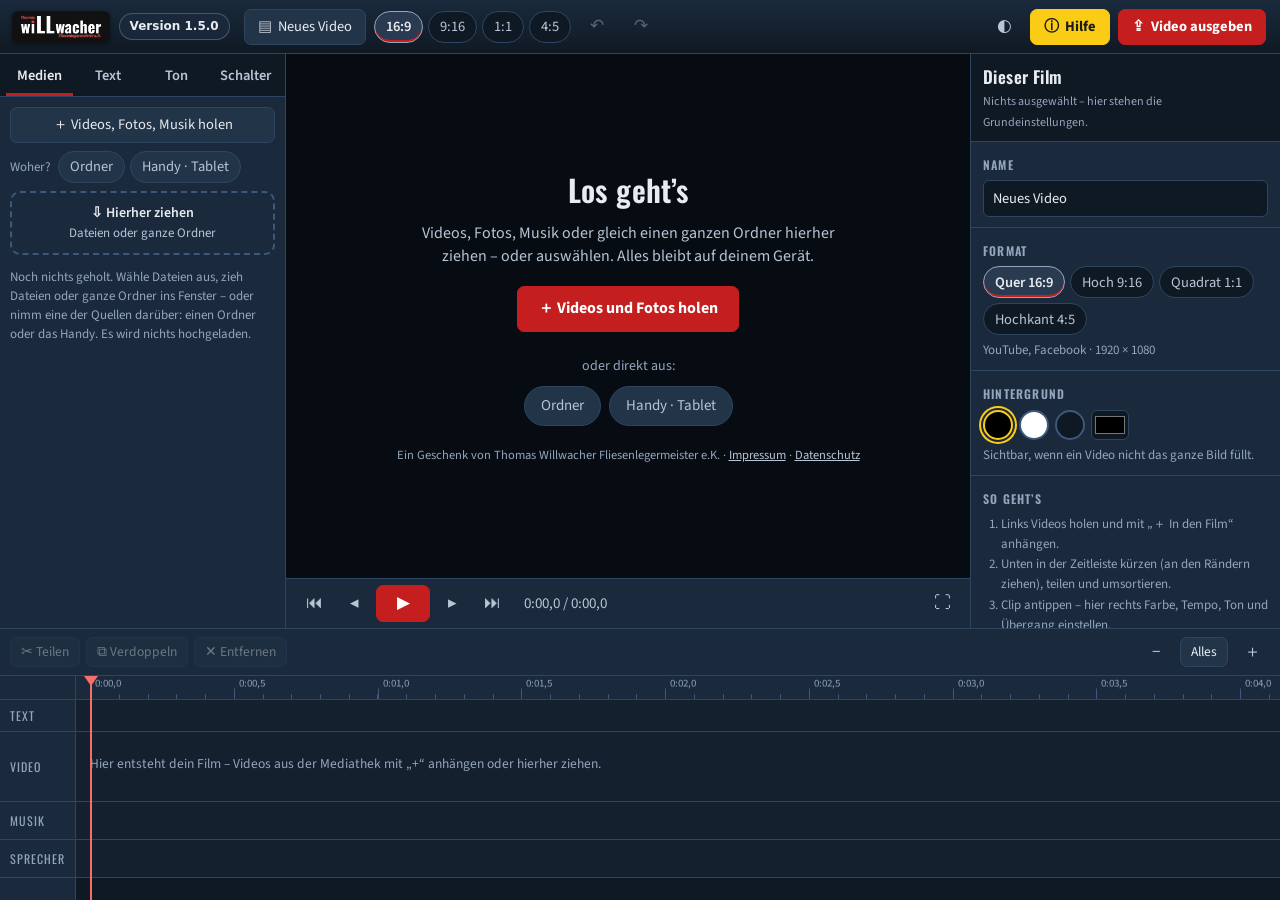
==== index.html @ 9c4f0517 "TW Schnittraum 1.5.0 – kostenlose Fassung (erste Veröffentlichung) Automatisch erzeugt aus der Werks" ====
<!doctype html>
<html lang="de">
<head>
<meta charset="utf-8">
<meta name="tw-version" content="1.5.0">
<meta name="viewport" content="width=device-width, initial-scale=1, viewport-fit=cover">
<title>TW Schnittraum</title>
<meta name="description" content="TW Schnittraum – Handyvideos schneiden, vertonen, beschriften und für YouTube, Instagram und Facebook ausgeben. Alles bleibt auf dem Gerät.">
<meta name="theme-color" content="#0f1923">
<meta name="robots" content="noindex">
<script type="importmap">{ "imports": { "mediabunny": "./lib/mediabunny.min.mjs" } }</script>
<link rel="manifest" href="manifest.json">
<link rel="icon" type="image/png" href="img/icon-192.png">
<link rel="apple-touch-icon" href="img/icon-180.png">
<link rel="stylesheet" href="schriften/schriften.css">
<link rel="stylesheet" href="css/sr.css?v=1.5.0">
<script>(function(){try{var t=localStorage.getItem("twsr.thema");if(t)document.documentElement.dataset.thema=t;}catch(e){}})();</script>
<script src="frei-config.js?v=1.5.0"></script>
<script defer src="lib/tw-version.js?v=1.5.0"></script>
</head>
<body>
<header id="kopf">
  <div class="marke-block">
    <span class="logo-schild" title="Thomas Willwacher Fliesenlegermeister e.K."><img src="img/tw-logo-original.png" alt="Thomas Willwacher Fliesenlegermeister e.K." width="720" height="212"></span>
    <span class="app-name">Schnitt<b>raum</b></span>
    <span class="sr-version" data-tw-version></span>
  </div>
  <span class="umbruch" aria-hidden="true"></span>
  <button class="btn" id="kProjekt" title="Projekte: öffnen, neu anlegen, umbenennen"><span class="sym">▤</span> <span id="kProjektName">Neues Video</span></button>
  <div id="kFormat" role="group" aria-label="Bildformat"></div>
  <button class="ib" id="kZurueck" title="Rückgängig (Strg+Z)" aria-label="Rückgängig">↶</button>
  <button class="ib" id="kVor" title="Wiederholen (Strg+Y)" aria-label="Wiederholen">↷</button>
  <span class="platz"></span>
  <span class="gespeichert" id="kGespeichert" aria-live="polite"></span>
  <button class="ib" id="kThema" title="Helles / dunkles Aussehen" aria-label="Helles oder dunkles Aussehen">◐</button>
  <button class="btn gelb" id="kHilfe" title="Hilfe und Anleitung (F1)" aria-label="Hilfe">ⓘ<span class="lang"> Hilfe</span></button>
  <button class="btn primaer" id="kAusgabe" title="Fertiges Video als Datei speichern">⇪ <span class="lang">Video ausgeben</span><span class="kurz">Ausgeben</span></button>
</header>

<div id="haupt">
  <aside id="links">
    <nav class="reiter" id="lReiter">
      <button data-r="medien" class="an">Medien</button>
      <button data-r="text">Text</button>
      <button data-r="ton">Ton</button>
      <button data-r="schalter">Schalter</button>
      <button data-r="eig" class="nur-schmal">Einstellen</button>
    </nav>
    <div class="feld" id="lFeld"></div>
  </aside>

  <main id="buehne">
    <div class="b-platz" id="bPlatz">
      <canvas id="bild" width="960" height="540" aria-label="Vorschau des Videos"></canvas>
      <div class="b-start" id="bStart">
        <h2>Los geht’s</h2>
        <p>Videos, Fotos, Musik oder gleich einen ganzen Ordner hierher ziehen – oder auswählen. Alles bleibt auf deinem Gerät.</p>
        <button class="btn primaer gross" id="bHolen">＋ Videos und Fotos holen</button>
        <p class="recht nur-frei">Ein Geschenk von Thomas Willwacher Fliesenlegermeister e.K. · <a href="https://www.thomas-willwacher.de/impressum.html" target="_blank" rel="noopener">Impressum</a> · <a href="https://www.thomas-willwacher.de/datenschutz.html" target="_blank" rel="noopener">Datenschutz</a></p>
      </div>
      <div class="b-hinweis" id="bHinweis" hidden></div>
    </div>
    <div class="b-leiste">
      <button class="ib" id="tAnfang" title="Zum Anfang (Pos1)" aria-label="Zum Anfang">⏮</button>
      <button class="ib" id="tBildZ" title="Ein Bild zurück (Pfeil links)" aria-label="Ein Bild zurück">◂</button>
      <button class="btn spiel" id="tSpiel" title="Abspielen / Anhalten (Leertaste)" aria-label="Abspielen oder Anhalten">▶</button>
      <button class="ib" id="tBildV" title="Ein Bild vor (Pfeil rechts)" aria-label="Ein Bild vor">▸</button>
      <button class="ib" id="tEnde" title="Zum Ende (Ende)" aria-label="Zum Ende">⏭</button>
      <span class="zeit" id="tZeit">0:00,0 / 0:00,0</span>
      <span class="platz"></span>
      <button class="ib" id="tVoll" title="Vorschau groß zeigen" aria-label="Vorschau groß zeigen">⛶</button>
    </div>
  </main>

  <aside id="eig"></aside>

  <section id="unten">
    <div class="zl-leiste">
      <button class="btn klein" id="zTeilen" title="Am Abspielzeiger teilen (S)">✂ Teilen</button>
      <button class="btn klein" id="zDoppeln" title="Gewähltes verdoppeln (Strg+D)">⧉ Verdoppeln</button>
      <button class="btn klein" id="zWeg" title="Gewähltes aus dem Film nehmen (Entf)">✕ Entfernen</button>
      <span class="platz"></span>
      <span class="hinweis" id="zInfo"></span>
      <button class="ib" id="zKleiner" title="Zeitleiste verkleinern (−)" aria-label="Zeitleiste verkleinern">−</button>
      <button class="btn klein" id="zAlles" title="Ganzen Film zeigen">Alles</button>
      <button class="ib" id="zGroesser" title="Zeitleiste vergrößern (+)" aria-label="Zeitleiste vergrößern">＋</button>
    </div>
    <div id="zl"></div>
  </section>
</div>

<div id="dropZone"><div><b>Hier loslassen</b><small>Videos, Fotos, Musik – einzelne Dateien oder ganze Ordner</small><small>Die Dateien bleiben auf deinem Gerät – es wird nichts hochgeladen.</small></div></div>
<div id="meldungen" aria-live="polite"></div>
<div id="dialoge"></div>
<script type="module" src="js/app.js?v=1.5.0"></script>
</body>
</html>
---- schriften/schriften.css ----
/* Schriften lokal (statt Google Fonts) – SIL Open Font License 1.1, Quelle: npm @fontsource (Lizenztexte in diesem Ordner) */
@font-face{font-family:'Oswald';font-style:normal;font-display:swap;font-weight:400;src:url(oswald-latin-ext-400-normal.woff2) format('woff2');unicode-range:U+0100-02BA,U+02BD-02C5,U+02C7-02CC,U+02CE-02D7,U+02DD-02FF,U+0304,U+0308,U+0329,U+1D00-1DBF,U+1E00-1E9F,U+1EF2-1EFF,U+2020,U+20A0-20AB,U+20AD-20C0,U+2113,U+2C60-2C7F,U+A720-A7FF}
@font-face{font-family:'Oswald';font-style:normal;font-display:swap;font-weight:500;src:url(oswald-latin-ext-500-normal.woff2) format('woff2');unicode-range:U+0100-02BA,U+02BD-02C5,U+02C7-02CC,U+02CE-02D7,U+02DD-02FF,U+0304,U+0308,U+0329,U+1D00-1DBF,U+1E00-1E9F,U+1EF2-1EFF,U+2020,U+20A0-20AB,U+20AD-20C0,U+2113,U+2C60-2C7F,U+A720-A7FF}
@font-face{font-family:'Oswald';font-style:normal;font-display:swap;font-weight:600;src:url(oswald-latin-ext-600-normal.woff2) format('woff2');unicode-range:U+0100-02BA,U+02BD-02C5,U+02C7-02CC,U+02CE-02D7,U+02DD-02FF,U+0304,U+0308,U+0329,U+1D00-1DBF,U+1E00-1E9F,U+1EF2-1EFF,U+2020,U+20A0-20AB,U+20AD-20C0,U+2113,U+2C60-2C7F,U+A720-A7FF}
@font-face{font-family:'Oswald';font-style:normal;font-display:swap;font-weight:700;src:url(oswald-latin-ext-700-normal.woff2) format('woff2');unicode-range:U+0100-02BA,U+02BD-02C5,U+02C7-02CC,U+02CE-02D7,U+02DD-02FF,U+0304,U+0308,U+0329,U+1D00-1DBF,U+1E00-1E9F,U+1EF2-1EFF,U+2020,U+20A0-20AB,U+20AD-20C0,U+2113,U+2C60-2C7F,U+A720-A7FF}
@font-face{font-family:'Oswald';font-style:normal;font-display:swap;font-weight:400;src:url(oswald-latin-400-normal.woff2) format('woff2');unicode-range:U+0000-00FF,U+0131,U+0152-0153,U+02BB-02BC,U+02C6,U+02DA,U+02DC,U+0304,U+0308,U+0329,U+2000-206F,U+20AC,U+2122,U+2191,U+2193,U+2212,U+2215,U+FEFF,U+FFFD}
@font-face{font-family:'Oswald';font-style:normal;font-display:swap;font-weight:500;src:url(oswald-latin-500-normal.woff2) format('woff2');unicode-range:U+0000-00FF,U+0131,U+0152-0153,U+02BB-02BC,U+02C6,U+02DA,U+02DC,U+0304,U+0308,U+0329,U+2000-206F,U+20AC,U+2122,U+2191,U+2193,U+2212,U+2215,U+FEFF,U+FFFD}
@font-face{font-family:'Oswald';font-style:normal;font-display:swap;font-weight:600;src:url(oswald-latin-600-normal.woff2) format('woff2');unicode-range:U+0000-00FF,U+0131,U+0152-0153,U+02BB-02BC,U+02C6,U+02DA,U+02DC,U+0304,U+0308,U+0329,U+2000-206F,U+20AC,U+2122,U+2191,U+2193,U+2212,U+2215,U+FEFF,U+FFFD}
@font-face{font-family:'Oswald';font-style:normal;font-display:swap;font-weight:700;src:url(oswald-latin-700-normal.woff2) format('woff2');unicode-range:U+0000-00FF,U+0131,U+0152-0153,U+02BB-02BC,U+02C6,U+02DA,U+02DC,U+0304,U+0308,U+0329,U+2000-206F,U+20AC,U+2122,U+2191,U+2193,U+2212,U+2215,U+FEFF,U+FFFD}
@font-face{font-family:'Source Sans 3';font-style:normal;font-display:swap;font-weight:400;src:url(source-sans-3-latin-ext-400-normal.woff2) format('woff2');unicode-range:U+0100-02BA,U+02BD-02C5,U+02C7-02CC,U+02CE-02D7,U+02DD-02FF,U+0304,U+0308,U+0329,U+1D00-1DBF,U+1E00-1E9F,U+1EF2-1EFF,U+2020,U+20A0-20AB,U+20AD-20C4,U+2113,U+2C60-2C7F,U+A720-A7FF}
@font-face{font-family:'Source Sans 3';font-style:normal;font-display:swap;font-weight:600;src:url(source-sans-3-latin-ext-600-normal.woff2) format('woff2');unicode-range:U+0100-02BA,U+02BD-02C5,U+02C7-02CC,U+02CE-02D7,U+02DD-02FF,U+0304,U+0308,U+0329,U+1D00-1DBF,U+1E00-1E9F,U+1EF2-1EFF,U+2020,U+20A0-20AB,U+20AD-20C4,U+2113,U+2C60-2C7F,U+A720-A7FF}
@font-face{font-family:'Source Sans 3';font-style:normal;font-display:swap;font-weight:700;src:url(source-sans-3-latin-ext-700-normal.woff2) format('woff2');unicode-range:U+0100-02BA,U+02BD-02C5,U+02C7-02CC,U+02CE-02D7,U+02DD-02FF,U+0304,U+0308,U+0329,U+1D00-1DBF,U+1E00-1E9F,U+1EF2-1EFF,U+2020,U+20A0-20AB,U+20AD-20C4,U+2113,U+2C60-2C7F,U+A720-A7FF}
@font-face{font-family:'Source Sans 3';font-style:italic;font-display:swap;font-weight:400;src:url(source-sans-3-latin-ext-400-italic.woff2) format('woff2');unicode-range:U+0100-02BA,U+02BD-02C5,U+02C7-02CC,U+02CE-02D7,U+02DD-02FF,U+0304,U+0308,U+0329,U+1D00-1DBF,U+1E00-1E9F,U+1EF2-1EFF,U+2020,U+20A0-20AB,U+20AD-20C4,U+2113,U+2C60-2C7F,U+A720-A7FF}
@font-face{font-family:'Source Sans 3';font-style:italic;font-display:swap;font-weight:600;src:url(source-sans-3-latin-ext-600-italic.woff2) format('woff2');unicode-range:U+0100-02BA,U+02BD-02C5,U+02C7-02CC,U+02CE-02D7,U+02DD-02FF,U+0304,U+0308,U+0329,U+1D00-1DBF,U+1E00-1E9F,U+1EF2-1EFF,U+2020,U+20A0-20AB,U+20AD-20C4,U+2113,U+2C60-2C7F,U+A720-A7FF}
@font-face{font-family:'Source Sans 3';font-style:italic;font-display:swap;font-weight:700;src:url(source-sans-3-latin-ext-700-italic.woff2) format('woff2');unicode-range:U+0100-02BA,U+02BD-02C5,U+02C7-02CC,U+02CE-02D7,U+02DD-02FF,U+0304,U+0308,U+0329,U+1D00-1DBF,U+1E00-1E9F,U+1EF2-1EFF,U+2020,U+20A0-20AB,U+20AD-20C4,U+2113,U+2C60-2C7F,U+A720-A7FF}
@font-face{font-family:'Source Sans 3';font-style:normal;font-display:swap;font-weight:400;src:url(source-sans-3-latin-400-normal.woff2) format('woff2');unicode-range:U+0000-00FF,U+0131,U+0152-0153,U+02BB-02BC,U+02C6,U+02DA,U+02DC,U+0304,U+0308,U+0329,U+2000-206F,U+20AC,U+2122,U+2191,U+2193,U+2212,U+2215,U+FEFF,U+FFFD}
@font-face{font-family:'Source Sans 3';font-style:normal;font-display:swap;font-weight:600;src:url(source-sans-3-latin-600-normal.woff2) format('woff2');unicode-range:U+0000-00FF,U+0131,U+0152-0153,U+02BB-02BC,U+02C6,U+02DA,U+02DC,U+0304,U+0308,U+0329,U+2000-206F,U+20AC,U+2122,U+2191,U+2193,U+2212,U+2215,U+FEFF,U+FFFD}
@font-face{font-family:'Source Sans 3';font-style:normal;font-display:swap;font-weight:700;src:url(source-sans-3-latin-700-normal.woff2) format('woff2');unicode-range:U+0000-00FF,U+0131,U+0152-0153,U+02BB-02BC,U+02C6,U+02DA,U+02DC,U+0304,U+0308,U+0329,U+2000-206F,U+20AC,U+2122,U+2191,U+2193,U+2212,U+2215,U+FEFF,U+FFFD}
@font-face{font-family:'Source Sans 3';font-style:italic;font-display:swap;font-weight:400;src:url(source-sans-3-latin-400-italic.woff2) format('woff2');unicode-range:U+0000-00FF,U+0131,U+0152-0153,U+02BB-02BC,U+02C6,U+02DA,U+02DC,U+0304,U+0308,U+0329,U+2000-206F,U+20AC,U+2122,U+2191,U+2193,U+2212,U+2215,U+FEFF,U+FFFD}
@font-face{font-family:'Source Sans 3';font-style:italic;font-display:swap;font-weight:600;src:url(source-sans-3-latin-600-italic.woff2) format('woff2');unicode-range:U+0000-00FF,U+0131,U+0152-0153,U+02BB-02BC,U+02C6,U+02DA,U+02DC,U+0304,U+0308,U+0329,U+2000-206F,U+20AC,U+2122,U+2191,U+2193,U+2212,U+2215,U+FEFF,U+FFFD}
@font-face{font-family:'Source Sans 3';font-style:italic;font-display:swap;font-weight:700;src:url(source-sans-3-latin-700-italic.woff2) format('woff2');unicode-range:U+0000-00FF,U+0131,U+0152-0153,U+02BB-02BC,U+02C6,U+02DA,U+02DC,U+0304,U+0308,U+0329,U+2000-206F,U+20AC,U+2122,U+2191,U+2193,U+2212,U+2215,U+FEFF,U+FFFD}
@font-face{font-family:'Montserrat';font-style:normal;font-display:swap;font-weight:400;src:url(montserrat-latin-ext-400-normal.woff2) format('woff2');unicode-range:U+0100-02BA,U+02BD-02C5,U+02C7-02CC,U+02CE-02D7,U+02DD-02FF,U+0304,U+0308,U+0329,U+1D00-1DBF,U+1E00-1E9F,U+1EF2-1EFF,U+2020,U+20A0-20AB,U+20AD-20C0,U+2113,U+2C60-2C7F,U+A720-A7FF}
@font-face{font-family:'Montserrat';font-style:normal;font-display:swap;font-weight:700;src:url(montserrat-latin-ext-700-normal.woff2) format('woff2');unicode-range:U+0100-02BA,U+02BD-02C5,U+02C7-02CC,U+02CE-02D7,U+02DD-02FF,U+0304,U+0308,U+0329,U+1D00-1DBF,U+1E00-1E9F,U+1EF2-1EFF,U+2020,U+20A0-20AB,U+20AD-20C0,U+2113,U+2C60-2C7F,U+A720-A7FF}
@font-face{font-family:'Montserrat';font-style:italic;font-display:swap;font-weight:400;src:url(montserrat-latin-ext-400-italic.woff2) format('woff2');unicode-range:U+0100-02BA,U+02BD-02C5,U+02C7-02CC,U+02CE-02D7,U+02DD-02FF,U+0304,U+0308,U+0329,U+1D00-1DBF,U+1E00-1E9F,U+1EF2-1EFF,U+2020,U+20A0-20AB,U+20AD-20C0,U+2113,U+2C60-2C7F,U+A720-A7FF}
@font-face{font-family:'Montserrat';font-style:italic;font-display:swap;font-weight:700;src:url(montserrat-latin-ext-700-italic.woff2) format('woff2');unicode-range:U+0100-02BA,U+02BD-02C5,U+02C7-02CC,U+02CE-02D7,U+02DD-02FF,U+0304,U+0308,U+0329,U+1D00-1DBF,U+1E00-1E9F,U+1EF2-1EFF,U+2020,U+20A0-20AB,U+20AD-20C0,U+2113,U+2C60-2C7F,U+A720-A7FF}
@font-face{font-family:'Montserrat';font-style:normal;font-display:swap;font-weight:400;src:url(montserrat-latin-400-normal.woff2) format('woff2');unicode-range:U+0000-00FF,U+0131,U+0152-0153,U+02BB-02BC,U+02C6,U+02DA,U+02DC,U+0304,U+0308,U+0329,U+2000-206F,U+20AC,U+2122,U+2191,U+2193,U+2212,U+2215,U+FEFF,U+FFFD}
@font-face{font-family:'Montserrat';font-style:normal;font-display:swap;font-weight:700;src:url(montserrat-latin-700-normal.woff2) format('woff2');unicode-range:U+0000-00FF,U+0131,U+0152-0153,U+02BB-02BC,U+02C6,U+02DA,U+02DC,U+0304,U+0308,U+0329,U+2000-206F,U+20AC,U+2122,U+2191,U+2193,U+2212,U+2215,U+FEFF,U+FFFD}
@font-face{font-family:'Montserrat';font-style:italic;font-display:swap;font-weight:400;src:url(montserrat-latin-400-italic.woff2) format('woff2');unicode-range:U+0000-00FF,U+0131,U+0152-0153,U+02BB-02BC,U+02C6,U+02DA,U+02DC,U+0304,U+0308,U+0329,U+2000-206F,U+20AC,U+2122,U+2191,U+2193,U+2212,U+2215,U+FEFF,U+FFFD}
@font-face{font-family:'Montserrat';font-style:italic;font-display:swap;font-weight:700;src:url(montserrat-latin-700-italic.woff2) format('woff2');unicode-range:U+0000-00FF,U+0131,U+0152-0153,U+02BB-02BC,U+02C6,U+02DA,U+02DC,U+0304,U+0308,U+0329,U+2000-206F,U+20AC,U+2122,U+2191,U+2193,U+2212,U+2215,U+FEFF,U+FFFD}
@font-face{font-family:'Playfair Display';font-style:normal;font-display:swap;font-weight:400;src:url(playfair-display-latin-ext-400-normal.woff2) format('woff2');unicode-range:U+0100-02BA,U+02BD-02C5,U+02C7-02CC,U+02CE-02D7,U+02DD-02FF,U+0304,U+0308,U+0329,U+1D00-1DBF,U+1E00-1E9F,U+1EF2-1EFF,U+2020,U+20A0-20AB,U+20AD-20C0,U+2113,U+2C60-2C7F,U+A720-A7FF}
@font-face{font-family:'Playfair Display';font-style:normal;font-display:swap;font-weight:700;src:url(playfair-display-latin-ext-700-normal.woff2) format('woff2');unicode-range:U+0100-02BA,U+02BD-02C5,U+02C7-02CC,U+02CE-02D7,U+02DD-02FF,U+0304,U+0308,U+0329,U+1D00-1DBF,U+1E00-1E9F,U+1EF2-1EFF,U+2020,U+20A0-20AB,U+20AD-20C0,U+2113,U+2C60-2C7F,U+A720-A7FF}
@font-face{font-family:'Playfair Display';font-style:italic;font-display:swap;font-weight:400;src:url(playfair-display-latin-ext-400-italic.woff2) format('woff2');unicode-range:U+0100-02BA,U+02BD-02C5,U+02C7-02CC,U+02CE-02D7,U+02DD-02FF,U+0304,U+0308,U+0329,U+1D00-1DBF,U+1E00-1E9F,U+1EF2-1EFF,U+2020,U+20A0-20AB,U+20AD-20C0,U+2113,U+2C60-2C7F,U+A720-A7FF}
@font-face{font-family:'Playfair Display';font-style:italic;font-display:swap;font-weight:700;src:url(playfair-display-latin-ext-700-italic.woff2) format('woff2');unicode-range:U+0100-02BA,U+02BD-02C5,U+02C7-02CC,U+02CE-02D7,U+02DD-02FF,U+0304,U+0308,U+0329,U+1D00-1DBF,U+1E00-1E9F,U+1EF2-1EFF,U+2020,U+20A0-20AB,U+20AD-20C0,U+2113,U+2C60-2C7F,U+A720-A7FF}
@font-face{font-family:'Playfair Display';font-style:normal;font-display:swap;font-weight:400;src:url(playfair-display-latin-400-normal.woff2) format('woff2');unicode-range:U+0000-00FF,U+0131,U+0152-0153,U+02BB-02BC,U+02C6,U+02DA,U+02DC,U+0304,U+0308,U+0329,U+2000-206F,U+20AC,U+2122,U+2191,U+2193,U+2212,U+2215,U+FEFF,U+FFFD}
@font-face{font-family:'Playfair Display';font-style:normal;font-display:swap;font-weight:700;src:url(playfair-display-latin-700-normal.woff2) format('woff2');unicode-range:U+0000-00FF,U+0131,U+0152-0153,U+02BB-02BC,U+02C6,U+02DA,U+02DC,U+0304,U+0308,U+0329,U+2000-206F,U+20AC,U+2122,U+2191,U+2193,U+2212,U+2215,U+FEFF,U+FFFD}
@font-face{font-family:'Playfair Display';font-style:italic;font-display:swap;font-weight:400;src:url(playfair-display-latin-400-italic.woff2) format('woff2');unicode-range:U+0000-00FF,U+0131,U+0152-0153,U+02BB-02BC,U+02C6,U+02DA,U+02DC,U+0304,U+0308,U+0329,U+2000-206F,U+20AC,U+2122,U+2191,U+2193,U+2212,U+2215,U+FEFF,U+FFFD}
@font-face{font-family:'Playfair Display';font-style:italic;font-display:swap;font-weight:700;src:url(playfair-display-latin-700-italic.woff2) format('woff2');unicode-range:U+0000-00FF,U+0131,U+0152-0153,U+02BB-02BC,U+02C6,U+02DA,U+02DC,U+0304,U+0308,U+0329,U+2000-206F,U+20AC,U+2122,U+2191,U+2193,U+2212,U+2215,U+FEFF,U+FFFD}
@font-face{font-family:'Bebas Neue';font-style:normal;font-display:swap;font-weight:400;src:url(bebas-neue-latin-ext-400-normal.woff2) format('woff2');unicode-range:U+0100-02BA,U+02BD-02C5,U+02C7-02CC,U+02CE-02D7,U+02DD-02FF,U+0304,U+0308,U+0329,U+1D00-1DBF,U+1E00-1E9F,U+1EF2-1EFF,U+2020,U+20A0-20AB,U+20AD-20C0,U+2113,U+2C60-2C7F,U+A720-A7FF}
@font-face{font-family:'Bebas Neue';font-style:normal;font-display:swap;font-weight:400;src:url(bebas-neue-latin-400-normal.woff2) format('woff2');unicode-range:U+0000-00FF,U+0131,U+0152-0153,U+02BB-02BC,U+02C6,U+02DA,U+02DC,U+0304,U+0308,U+0329,U+2000-206F,U+20AC,U+2122,U+2191,U+2193,U+2212,U+2215,U+FEFF,U+FFFD}
@font-face{font-family:'Dancing Script';font-style:normal;font-display:swap;font-weight:400;src:url(dancing-script-latin-ext-400-normal.woff2) format('woff2');unicode-range:U+0100-02BA,U+02BD-02C5,U+02C7-02CC,U+02CE-02D7,U+02DD-02FF,U+0304,U+0308,U+0329,U+1D00-1DBF,U+1E00-1E9F,U+1EF2-1EFF,U+2020,U+20A0-20AB,U+20AD-20C0,U+2113,U+2C60-2C7F,U+A720-A7FF}
@font-face{font-family:'Dancing Script';font-style:normal;font-display:swap;font-weight:700;src:url(dancing-script-latin-ext-700-normal.woff2) format('woff2');unicode-range:U+0100-02BA,U+02BD-02C5,U+02C7-02CC,U+02CE-02D7,U+02DD-02FF,U+0304,U+0308,U+0329,U+1D00-1DBF,U+1E00-1E9F,U+1EF2-1EFF,U+2020,U+20A0-20AB,U+20AD-20C0,U+2113,U+2C60-2C7F,U+A720-A7FF}
@font-face{font-family:'Dancing Script';font-style:normal;font-display:swap;font-weight:400;src:url(dancing-script-latin-400-normal.woff2) format('woff2');unicode-range:U+0000-00FF,U+0131,U+0152-0153,U+02BB-02BC,U+02C6,U+02DA,U+02DC,U+0304,U+0308,U+0329,U+2000-206F,U+20AC,U+2122,U+2191,U+2193,U+2212,U+2215,U+FEFF,U+FFFD}
@font-face{font-family:'Dancing Script';font-style:normal;font-display:swap;font-weight:700;src:url(dancing-script-latin-700-normal.woff2) format('woff2');unicode-range:U+0000-00FF,U+0131,U+0152-0153,U+02BB-02BC,U+02C6,U+02DA,U+02DC,U+0304,U+0308,U+0329,U+2000-206F,U+20AC,U+2122,U+2191,U+2193,U+2212,U+2215,U+FEFF,U+FFFD}
---- css/sr.css ----
/* TW Schnittraum – Gestaltung im TW-Design (Farben nur als zentrale Variablen, dunkel + hell) */
:root {
  --bg: #0f1923; --bg2: #1a2a3c; --bg3: #223448; --bg4: #2a3a50; --line: #2e4562; --line2: #3d5878;
  --tx: #e8ecf1; --tx2: #b7c5d6; --tx3: #94a5bd; --rot: #c41e1e; --rot2: #f76e6a; --gelb: #facc15; --gelb-tx: #1b1b1b;
  --gruen: #27ae60; --gruen2: #3dd68c; --blau: #4da6ff; --buehne: #070c12; --spur: #14202e;
  --clip: #2f4a69; --clip-rand: #4d74a3; --textstueck: #7a5a12; --textstueck-rand: #facc15; --musik: #1d5e45; --musik-rand: #3dd68c; --sprecher: #5a2a5f; --sprecher-rand: #d48be0;
  --schatten: 0 14px 40px rgba(0,0,0,.45);
  --r: 8px; --links: 310px; --rechts: 330px; --knopf: 36px;
  color-scheme: dark;
}
:root[data-thema="hell"] {
  --bg: #e9eef4; --bg2: #ffffff; --bg3: #f4f7fa; --bg4: #e2e9f1; --line: #ccd6e2; --line2: #a9b9cb;
  --tx: #14202b; --tx2: #3d4f61; --tx3: #4e6072; --rot2: #c41e1e; --gelb: #f2c200; --gruen2: #1a7f44; --blau: #1667c2; --buehne: #cfd8e3; --spur: #dfe6ee;
  --clip: #c9dcf2; --clip-rand: #5b8ac4; --textstueck: #fdecb0; --textstueck-rand: #b98a00; --musik: #c8ecd9; --musik-rand: #1e8c4c; --sprecher: #ecd3ef; --sprecher-rand: #8d3f99;
  --schatten: 0 14px 34px rgba(20,32,43,.18);
  color-scheme: light;
}
@media (pointer: coarse) { :root { --knopf: 44px; } }

* { box-sizing: border-box; -webkit-tap-highlight-color: transparent; }
[hidden] { display: none !important; }
html, body { margin: 0; height: 100%; background: var(--bg); color: var(--tx); font: 14.5px/1.45 "Source Sans 3", "Segoe UI", Arial, sans-serif; overflow: hidden; font-variant-numeric: tabular-nums; }
body { display: grid; grid-template-rows: auto minmax(0, 1fr); }
h1, h2, h3, h4 { font-family: "Oswald", sans-serif; font-weight: 600; letter-spacing: .4px; margin: 0; }
button, input, select, textarea { font: inherit; color: inherit; }
button { cursor: pointer; }
:focus-visible { outline: 2px solid var(--blau); outline-offset: 1px; }
::-webkit-scrollbar { width: 10px; height: 10px; } ::-webkit-scrollbar-thumb { background: var(--bg4); border-radius: 6px; border: 2px solid var(--bg); } ::-webkit-scrollbar-track { background: transparent; }

/* ───── Kopf ───── */
#kopf { min-height: 54px; display: flex; align-items: center; gap: 8px; padding: 7px 14px 7px 12px; background: linear-gradient(180deg, var(--bg2) 0%, var(--bg) 100%); border-bottom: 1px solid var(--line); flex-wrap: wrap; position: relative; z-index: 20; }
.marke-block { display: flex; align-items: center; gap: 9px; margin-right: 6px; }
.logo-schild { display: flex; align-items: center; background: #111111; border-radius: 6px; padding: 4px 8px; box-shadow: 0 1px 4px rgba(0,0,0,.35); }
.logo-schild img { height: 24px; width: auto; display: block; }
.app-name { font-family: "Oswald", sans-serif; font-size: 20px; letter-spacing: .5px; white-space: nowrap; } .app-name b { color: var(--rot2); font-weight: 600; }
.sr-version { font-size: 11px; }
.platz { flex: 1; }
.gespeichert { color: var(--tx3); font-size: 12.5px; white-space: nowrap; }
.sym { opacity: .8; }

/* ───── Knöpfe & Felder ───── */
.btn { min-height: var(--knopf); background: var(--bg3); border: 1px solid var(--line); border-radius: 7px; padding: 5px 13px; white-space: nowrap; touch-action: manipulation; display: inline-flex; align-items: center; justify-content: center; gap: 6px; }
.btn:hover { border-color: var(--line2); background: var(--bg4); }
.btn.primaer { background: var(--rot); border-color: var(--rot); color: #fff; font-weight: 700; } .btn.primaer:hover { filter: brightness(1.12); }
.btn.gelb { background: var(--gelb); border-color: var(--gelb); color: var(--gelb-tx); font-weight: 700; }
.btn.klein { min-height: calc(var(--knopf) - 6px); padding: 3px 10px; font-size: 13.5px; }
.btn.gross { padding: 10px 20px; font-size: 16px; min-height: 46px; }
.btn.voll { width: 100%; }
.btn.gefahr:hover { border-color: var(--rot2); color: var(--rot2); }
.btn[disabled], .ib[disabled] { opacity: .4; pointer-events: none; }
.ib { background: transparent; border: 1px solid transparent; color: var(--tx2); width: var(--knopf); height: var(--knopf); border-radius: 7px; display: inline-flex; align-items: center; justify-content: center; font-size: 17px; flex: none; }
.ib:hover { background: var(--bg4); color: var(--tx); }
.inp, textarea.inp { width: 100%; background: var(--bg); border: 1px solid var(--line); border-radius: 6px; padding: 7px 9px; outline: none; min-width: 0; }
.inp:focus { border-color: var(--blau); }
textarea.inp { resize: vertical; min-height: 64px; line-height: 1.35; }
.hinweis { color: var(--tx3); font-size: 13px; }
.notiz { background: var(--bg3); border-left: 3px solid var(--gelb); border-radius: 6px; padding: 8px 10px; color: var(--tx2); font-size: 13.5px; margin: 8px 0; }
.notiz.rot { border-color: var(--rot2); } .notiz.gruen { border-color: var(--gruen2); } .notiz.blau { border-color: var(--blau); }
.notiz b { color: var(--tx); }

.chips { display: flex; flex-wrap: wrap; gap: 5px; }
.chip { min-height: calc(var(--knopf) - 4px); padding: 3px 11px; border-radius: 99px; border: 1px solid var(--line); background: var(--bg); color: var(--tx2); white-space: nowrap; }
.chip:hover { border-color: var(--line2); color: var(--tx); }
.chip.an { background: var(--bg4); color: var(--tx); border-color: var(--tx3); box-shadow: inset 0 -2px 0 var(--rot); font-weight: 600; }
#kFormat .chip small { color: var(--tx3); margin-left: 5px; font-weight: 400; }

/* Regler */
.regler { display: grid; grid-template-columns: minmax(84px, 34%) 1fr 54px; align-items: center; gap: 8px; margin: 5px 0; }
.regler label { color: var(--tx2); font-size: 13.5px; }
.regler output { text-align: right; color: var(--tx); font-size: 13px; }
input[type=range] { -webkit-appearance: none; appearance: none; width: 100%; height: 26px; background: transparent; margin: 0; cursor: pointer; }
input[type=range]::-webkit-slider-runnable-track { height: 5px; border-radius: 3px; background: var(--bg4); border: 1px solid var(--line); }
input[type=range]::-webkit-slider-thumb { -webkit-appearance: none; width: 18px; height: 18px; border-radius: 50%; background: var(--tx); border: 3px solid var(--rot); margin-top: -8px; }
input[type=range]::-moz-range-track { height: 5px; border-radius: 3px; background: var(--bg4); border: 1px solid var(--line); }
input[type=range]::-moz-range-thumb { width: 14px; height: 14px; border-radius: 50%; background: var(--tx); border: 3px solid var(--rot); }
input[type=color] { width: 38px; height: 30px; border: 1px solid var(--line); border-radius: 6px; padding: 1px; background: var(--bg); cursor: pointer; }

/* Schalter (ein / aus) */
.schalter { display: flex; gap: 11px; align-items: flex-start; padding: 9px 2px; cursor: pointer; user-select: none; }
.schalter input { position: absolute; opacity: 0; pointer-events: none; }
.schalter .knopf { flex: none; width: 42px; height: 24px; border-radius: 99px; background: var(--bg4); border: 1px solid var(--line2); position: relative; transition: background .15s; margin-top: 1px; }
.schalter .knopf::after { content: ""; position: absolute; left: 2px; top: 2px; width: 18px; height: 18px; border-radius: 50%; background: var(--tx3); transition: transform .15s, background .15s; }
.schalter input:checked + .knopf { background: var(--gruen); border-color: var(--gruen); }
.schalter input:checked + .knopf::after { transform: translateX(18px); background: #fff; }
.schalter input:focus-visible + .knopf { outline: 2px solid var(--blau); outline-offset: 2px; }
.schalter .txt b { display: block; font-weight: 600; } .schalter .txt small { color: var(--tx3); font-size: 12.8px; line-height: 1.3; display: block; }
.schalter.zu { opacity: .55; cursor: default; }
.unter { margin: 0 0 6px 53px; padding: 4px 0 8px; border-bottom: 1px dashed var(--line); }

/* ───── Aufteilung ───── */
#haupt { display: grid; grid-template-columns: var(--links) minmax(0, 1fr) var(--rechts); grid-template-rows: minmax(0, 1fr) auto; min-height: 0; }
#links { grid-column: 1; grid-row: 1; background: var(--bg2); border-right: 1px solid var(--line); display: flex; flex-direction: column; min-height: 0; }
#buehne { grid-column: 2; grid-row: 1; display: flex; flex-direction: column; min-width: 0; min-height: 0; background: var(--buehne); }
#eig { grid-column: 3; grid-row: 1; background: var(--bg2); border-left: 1px solid var(--line); overflow-y: auto; min-height: 0; }
#unten { grid-column: 1 / -1; grid-row: 2; background: var(--bg); border-top: 1px solid var(--line); display: flex; flex-direction: column; height: 272px; min-height: 0; }

.reiter { display: flex; gap: 2px; padding: 6px 6px 0; border-bottom: 1px solid var(--line); background: var(--bg); }
.reiter button { flex: 1; min-height: var(--knopf); background: none; border: 0; border-bottom: 3px solid transparent; color: var(--tx2); font-weight: 600; padding: 4px 4px 6px; white-space: nowrap; }
.reiter button:hover { color: var(--tx); }
.reiter button.an { color: var(--tx); border-bottom-color: var(--rot); }
.nur-schmal { display: none; }
.feld { flex: 1; overflow-y: auto; padding: 10px 10px 30px; min-height: 0; }
.gruppe { font-family: "Oswald", sans-serif; font-size: 12px; letter-spacing: 1.2px; text-transform: uppercase; color: var(--tx3); margin: 16px 0 6px; display: flex; align-items: center; gap: 8px; }
.gruppe:first-child { margin-top: 2px; }
.gruppe .btn { margin-left: auto; text-transform: none; letter-spacing: 0; font-family: "Source Sans 3", sans-serif; }
.zeile { display: flex; gap: 6px; align-items: center; flex-wrap: wrap; margin: 6px 0; }
.lbl { display: block; color: var(--tx2); font-size: 13.5px; margin: 8px 0 3px; }

/* Mediathek */
.m-raster { display: grid; grid-template-columns: repeat(2, minmax(0, 1fr)); gap: 8px; }
.m-kachel { position: relative; background: var(--bg); border: 1px solid var(--line); border-radius: 8px; overflow: hidden; }
.m-kachel:hover { border-color: var(--line2); }
.m-kachel .m-bild { aspect-ratio: 16 / 10; background: #05080c center / cover no-repeat; display: flex; align-items: center; justify-content: center; color: #9fb0c2; font-size: 26px; }
.m-kachel .m-art { position: absolute; left: 5px; top: 5px; background: rgba(0,0,0,.7); color: #fff; border-radius: 4px; font-size: 11px; padding: 1px 6px; }
.m-kachel .m-dauer { position: absolute; right: 5px; top: 5px; background: rgba(0,0,0,.7); color: #fff; border-radius: 4px; font-size: 11px; padding: 1px 6px; }
.m-kachel .m-name { font-size: 12.3px; padding: 4px 6px 2px; white-space: nowrap; overflow: hidden; text-overflow: ellipsis; color: var(--tx2); }
.m-kachel .m-tun { display: flex; gap: 4px; padding: 2px 5px 6px; }
.m-kachel .m-tun .btn { flex: 1; min-height: 30px; padding: 2px 6px; font-size: 13px; }
.m-kachel .m-tun .ib { width: 30px; height: 30px; font-size: 14px; }
.m-kachel.getrennt .m-bild { opacity: .35; }
.m-kachel.fehler { border-color: var(--rot2); }
.m-warn { font-size: 12px; color: var(--rot2); padding: 0 6px 6px; line-height: 1.25; }
.liste-eintrag { display: flex; align-items: center; gap: 8px; padding: 7px 8px; border: 1px solid var(--line); border-radius: 7px; background: var(--bg); margin-bottom: 5px; cursor: pointer; }
.liste-eintrag:hover { border-color: var(--line2); } .liste-eintrag.an { border-color: var(--gelb); }
.liste-eintrag .n { flex: 1; min-width: 0; overflow: hidden; white-space: nowrap; text-overflow: ellipsis; } .liste-eintrag small { color: var(--tx3); }
.vorlage { display: block; width: 100%; text-align: left; padding: 9px 11px; margin-bottom: 6px; border: 1px solid var(--line); border-radius: 8px; background: var(--bg); }
.vorlage:hover { border-color: var(--line2); background: var(--bg3); }
.vorlage b { display: block; font-size: 17px; line-height: 1.2; } .vorlage small { color: var(--tx3); }
.pegel { height: 10px; background: var(--bg); border: 1px solid var(--line); border-radius: 6px; overflow: hidden; margin: 6px 0; } .pegel i { display: block; height: 100%; width: 0; background: linear-gradient(90deg, var(--gruen) 0 70%, var(--gelb) 85%, var(--rot2) 100%); }
.aufn-zeit { font-family: "Oswald", sans-serif; font-size: 26px; color: var(--rot2); text-align: center; }

/* ───── Bühne ───── */
.b-platz { flex: 1; position: relative; display: flex; align-items: center; justify-content: center; min-height: 0; overflow: hidden; padding: 12px; }
#bild { display: block; background: #000; box-shadow: 0 0 0 1px rgba(255,255,255,.06), var(--schatten); touch-action: none; max-width: 100%; max-height: 100%; }
.b-start { position: absolute; inset: 0; display: flex; flex-direction: column; align-items: center; justify-content: center; text-align: center; gap: 10px; padding: 20px; background: var(--buehne); }
.b-start h2 { font-size: 30px; } .b-start p { color: var(--tx2); max-width: 430px; margin: 0 0 8px; font-size: 16px; }
.b-hinweis { position: absolute; left: 50%; top: 14px; transform: translateX(-50%); background: var(--bg2); border: 1px solid var(--gelb); border-radius: 9px; padding: 8px 12px; display: flex; gap: 10px; align-items: center; box-shadow: var(--schatten); max-width: 92%; z-index: 3; }
.b-leiste { display: flex; align-items: center; gap: 4px; padding: 6px 10px; background: var(--bg2); border-top: 1px solid var(--line); }
.b-leiste .spiel { width: 54px; font-size: 17px; background: var(--rot); border-color: var(--rot); color: #fff; }
.zeit { margin-left: 10px; color: var(--tx2); font-size: 15px; white-space: nowrap; }
body.vollbild #links, body.vollbild #eig, body.vollbild #unten, body.vollbild #kopf { display: none; }
body.vollbild #haupt { grid-template-columns: 1fr; } body.vollbild #buehne { grid-column: 1; }

/* ───── Einstellungen rechts ───── */
.e-kopf { padding: 11px 12px 9px; border-bottom: 1px solid var(--line); background: var(--bg); position: sticky; top: 0; z-index: 2; }
.e-kopf h3 { font-size: 17px; white-space: nowrap; overflow: hidden; text-overflow: ellipsis; } .e-kopf small { color: var(--tx3); }
.e-teil { padding: 4px 12px 10px; border-bottom: 1px solid var(--line); }
.e-teil > h4 { font-size: 12px; letter-spacing: 1.2px; text-transform: uppercase; color: var(--tx3); margin: 10px 0 7px; display: flex; align-items: center; }
.e-teil > h4 .btn { margin-left: auto; text-transform: none; letter-spacing: 0; font-family: "Source Sans 3", sans-serif; font-weight: 400; }
.farbwahl { display: flex; gap: 6px; align-items: center; flex-wrap: wrap; }
.farbwahl button { width: 30px; height: 30px; border-radius: 50%; border: 2px solid var(--line2); padding: 0; } .farbwahl button.an { border-color: var(--gelb); box-shadow: 0 0 0 2px var(--bg2), 0 0 0 4px var(--gelb); }

/* ───── Zeitleiste ───── */
.zl-leiste { display: flex; align-items: center; gap: 6px; padding: 5px 10px; background: var(--bg2); border-bottom: 1px solid var(--line); flex-wrap: wrap; }
#zl { flex: 1; display: flex; min-height: 0; overflow-y: auto; overflow-x: hidden; }
.zl-namen { flex: none; width: 76px; background: var(--bg2); border-right: 1px solid var(--line); }
.zl-n { display: flex; align-items: center; padding-left: 10px; color: var(--tx3); font-size: 12px; font-family: "Oswald", sans-serif; letter-spacing: 1px; text-transform: uppercase; border-bottom: 1px solid var(--line); }
.zl-n.lineal { height: 24px; } .zl-n[data-n=video] { height: 70px; } .zl-n[data-n=musik], .zl-n[data-n=sprecher] { height: 38px; }
.zl-n[data-n=ut] { height: 27px; font-size: 10.5px; letter-spacing: .3px; }
.zl-rollen { flex: 1; overflow-x: auto; overflow-y: hidden; min-width: 0; }
.zl-inhalt { position: relative; min-height: 100%; touch-action: pan-x; user-select: none; }
.zl-lineal { position: sticky; left: 0; top: 0; display: block; height: 24px; background: var(--bg2); border-bottom: 1px solid var(--line); cursor: ew-resize; z-index: 60; touch-action: none; }
.zl-spur { position: relative; border-bottom: 1px solid var(--line); background: var(--spur); }
.zl-spur[data-spur=video] { height: 70px; } .zl-spur[data-spur=musik], .zl-spur[data-spur=sprecher] { height: 38px; } .zl-spur[data-spur=ut] { height: 27px; }
.zl-leer { position: sticky; left: 14px; display: inline-block; margin: 22px 0 0 14px; color: var(--tx3); font-size: 13.5px; pointer-events: none; white-space: nowrap; }
.zl-clip { position: absolute; top: 3px; height: 64px; background: var(--clip); border: 2px solid var(--clip-rand); border-radius: 7px; overflow: hidden; cursor: grab; }
.zl-clip.karte { background: repeating-linear-gradient(135deg, var(--bg4) 0 10px, var(--bg3) 10px 20px); border-style: dashed; cursor: pointer; }
.zl-clip.fehlt { border-color: var(--rot2); background: repeating-linear-gradient(135deg, rgba(196,30,30,.35) 0 8px, var(--bg3) 8px 16px); }
.zl-clip.ueb::before { content: ""; position: absolute; left: 0; top: 0; bottom: 0; width: var(--ueb); background: linear-gradient(to bottom right, rgba(250,204,21,.55) 0 49%, transparent 51%); z-index: 2; pointer-events: none; }
.zl-clip.gewaehlt, .zl-stueck.gewaehlt { border-color: var(--gelb); box-shadow: 0 0 0 1px var(--gelb); z-index: 50 !important; touch-action: none; }
.zl-clip.zieht { opacity: .8; z-index: 70 !important; cursor: grabbing; box-shadow: var(--schatten); }
.zl-bilder { position: absolute; inset: 0; display: flex; pointer-events: none; opacity: .92; }
.zl-bilder img, .zl-bilder i { height: 100%; flex: none; object-fit: cover; display: block; }
.zl-titel { position: absolute; left: 0; top: 0; max-width: 100%; padding: 1px 12px 1px 9px; font-size: 11.5px; color: #fff; background: rgba(0,0,0,.62); border-bottom-right-radius: 6px; white-space: nowrap; overflow: hidden; text-overflow: ellipsis; pointer-events: none; z-index: 3; }
.zl-zeichen { position: absolute; left: 0; bottom: 0; max-width: 100%; padding: 0 12px 1px 9px; font-size: 11px; color: var(--gelb); background: rgba(0,0,0,.62); border-top-right-radius: 6px; white-space: nowrap; overflow: hidden; text-overflow: ellipsis; pointer-events: none; z-index: 3; }
.zl-zeichen:empty { display: none; }
.zl-griff { position: absolute; top: 0; bottom: 0; width: 11px; cursor: ew-resize; z-index: 4; }
.zl-griff.l { left: 0; } .zl-griff.r { right: 0; }
.zl-griff::after { content: ""; position: absolute; top: 22%; bottom: 22%; left: 4px; width: 3px; border-radius: 2px; background: rgba(255,255,255,.75); opacity: 0; }
.zl-clip:hover .zl-griff::after, .zl-stueck:hover .zl-griff::after, .gewaehlt .zl-griff::after { opacity: 1; }
@media (pointer: coarse) { .zl-griff { width: 20px; } .zl-griff::after { opacity: .8; left: 8px; } }
.zl-stueck { position: absolute; top: 3px; height: 32px; border-radius: 6px; border: 2px solid; overflow: hidden; cursor: grab; }
.zl-stueck.text { height: 22px; background: var(--textstueck); border-color: var(--textstueck-rand); }
.zl-stueck.musik { background: var(--musik); border-color: var(--musik-rand); } .zl-stueck.sprecher { background: var(--sprecher); border-color: var(--sprecher-rand); }
.zl-stueck.fehlt { border-color: var(--rot2); }
.zl-stueck.ut { height: 21px; background: var(--bg4); border: 1px solid var(--line2); border-radius: 5px; pointer-events: none; cursor: default; }
.zl-stueck.ut .zl-titel { font-size: 11px; padding-left: 6px; color: var(--tx2); }
.zl-stueck .zl-titel { background: none; color: var(--tx); font-size: 12px; top: 50%; transform: translateY(-50%); padding-left: 12px; }
.zl-welle { position: absolute; left: 0; top: 0; width: 100%; height: 100%; pointer-events: none; }
:root[data-thema="hell"] .zl-welle { filter: invert(1); }
.zl-zeiger { position: absolute; left: 0; top: 0; bottom: 0; width: 0; border-left: 2px solid var(--rot2); pointer-events: none; z-index: 80; will-change: transform; }
.zl-zeiger i { position: absolute; left: -8px; top: 0; border: 7px solid transparent; border-top: 10px solid var(--rot2); }
.zl-einfueg { position: absolute; left: 0; top: 24px; bottom: 0; width: 3px; background: var(--gelb); display: none; z-index: 75; pointer-events: none; }

/* ───── Ablage, Meldungen, Fenster ───── */
#dropZone { position: fixed; inset: 0; background: rgba(15,25,35,.88); z-index: 90; display: none; align-items: center; justify-content: center; text-align: center; border: 4px dashed var(--gelb); color: #fff; }
#dropZone.an { display: flex; } #dropZone b { font: 600 28px "Oswald", sans-serif; display: block; } #dropZone small { font-size: 16px; color: #c9d5e3; }
#meldungen { position: fixed; left: 50%; bottom: 22px; transform: translateX(-50%); z-index: 120; display: flex; flex-direction: column; gap: 8px; align-items: center; pointer-events: none; width: min(92vw, 640px); }
.meldung { background: var(--tx); color: var(--bg); padding: 10px 16px; border-radius: 10px; box-shadow: var(--schatten); font-weight: 600; pointer-events: auto; max-width: 100%; }
.meldung.fehler { background: var(--rot); color: #fff; }
.dlg-hinter { position: fixed; inset: 0; background: rgba(5,10,16,.66); z-index: 100; display: flex; align-items: center; justify-content: center; padding: 14px; }
.dlg { background: var(--bg2); border: 1px solid var(--line2); border-radius: 12px; box-shadow: var(--schatten); width: min(100%, var(--b, 560px)); max-height: 100%; display: flex; flex-direction: column; }
.dlg-kopf { display: flex; align-items: center; gap: 10px; padding: 12px 14px; border-bottom: 1px solid var(--line); } .dlg-kopf h2 { font-size: 20px; flex: 1; }
.dlg-inhalt { padding: 12px 14px; overflow-y: auto; }
.dlg-fuss { display: flex; gap: 8px; justify-content: flex-end; padding: 10px 14px; border-top: 1px solid var(--line); flex-wrap: wrap; }
.balken { height: 14px; background: var(--bg); border: 1px solid var(--line); border-radius: 8px; overflow: hidden; margin: 10px 0 6px; } .balken i { display: block; height: 100%; width: 0; background: var(--rot); transition: width .2s; }
.gross-zahl { font: 600 34px "Oswald", sans-serif; text-align: center; }
.p-eintrag { display: flex; align-items: center; gap: 10px; padding: 9px 10px; border: 1px solid var(--line); border-radius: 8px; margin-bottom: 6px; background: var(--bg); }
.sz-bild { flex: none; width: 54px; height: 40px; border-radius: 5px; background: #05080c center / cover no-repeat; color: #fff; font: 600 15px "Oswald", sans-serif; display: flex; align-items: flex-end; justify-content: flex-start; padding: 0 0 1px 5px; text-shadow: 0 1px 3px #000; }
.ut-zeile { display: flex; gap: 6px; align-items: center; margin-bottom: 5px; } .ut-zeile .btn { flex: none; min-width: 62px; padding: 3px 6px; } .ut-zeile .inp { padding: 5px 8px; }
.umbruch, .kurz { display: none; }
.pruef-liste { list-style: none; margin: 10px 0; padding: 0; } .pruef-liste li { display: flex; gap: 10px; align-items: flex-start; padding: 9px 10px; border: 1px solid var(--line); border-radius: 8px; margin-bottom: 6px; background: var(--bg2); }
.pruef-liste .z { flex: none; width: 26px; height: 26px; border-radius: 50%; display: flex; align-items: center; justify-content: center; font-weight: 700; background: var(--bg4); color: var(--tx2); }
.pruef-liste li.gut .z { background: var(--gruen); color: #fff; } .pruef-liste li.nein .z { background: var(--rot); color: #fff; } .pruef-liste li.halb .z { background: var(--gelb); color: var(--gelb-tx); }
.pruef-liste b { display: block; } .pruef-liste small { color: var(--tx3); display: block; line-height: 1.35; }
.p-eintrag.an { border-color: var(--gelb); } .p-eintrag .n { flex: 1; min-width: 0; } .p-eintrag .n b { display: block; overflow: hidden; white-space: nowrap; text-overflow: ellipsis; } .p-eintrag small { color: var(--tx3); }
table.tasten { border-collapse: collapse; width: 100%; } table.tasten td { padding: 4px 6px; border-bottom: 1px solid var(--line); } table.tasten td:first-child { white-space: nowrap; color: var(--tx2); width: 40%; }
kbd { background: var(--bg); border: 1px solid var(--line2); border-radius: 4px; padding: 0 6px; font: inherit; font-size: 13px; }

/* ───── Mittlere Bildschirme (Tablet quer, kleiner Laptop): Kopf bleibt einzeilig ───── */

/* ───────── Quellen: Leiste in „Medien“ und die Fenster dazu (Ordner, Handy, Google Fotos, Google Drive) ───────── */
.q-leiste { display: flex; flex-wrap: wrap; align-items: center; gap: 5px; margin: 8px 0 4px; }
.q-leiste .q-frage { color: var(--tx3); font-size: 13px; margin-right: 2px; }
.q-leiste .chip { background: var(--bg3); }
.q-leiste.q-start { justify-content: center; gap: 8px; margin: 14px 0 0; } .q-leiste.q-start .q-frage { flex-basis: 100%; text-align: center; font-size: 14px; margin: 0 0 2px; } .q-leiste.q-start .chip { min-height: 40px; padding: 0 16px; font-size: 15px; }
@media (max-width: 640px) { .q-leiste.q-start { display: none; } }   /* am Handy ist das Startbild klein – die Knöpfe stehen direkt darunter im Reiter „Medien“ */
.q-kopf { display: flex; flex-wrap: wrap; align-items: center; gap: 8px; margin: 0 0 8px; }
.q-kopf .inp { flex: 1; min-width: 160px; }
.q-pfad { color: var(--tx2); font-weight: 600; min-width: 0; overflow: hidden; text-overflow: ellipsis; white-space: nowrap; }
.q-zeile { display: flex; align-items: center; gap: 10px; padding: 8px 10px; border: 1px solid var(--line); border-radius: 8px; background: var(--bg); margin-bottom: 6px; }
.q-liste { display: flex; flex-direction: column; gap: 4px; margin-bottom: 8px; }
.q-tag { font-family: "Oswald", sans-serif; font-size: 12px; letter-spacing: 1.1px; text-transform: uppercase; color: var(--tx3); margin: 10px 0 2px; }
.q-tag:first-child { margin-top: 0; }
.q-datei { display: flex; align-items: center; gap: 10px; width: 100%; text-align: left; min-height: 48px; padding: 5px 10px; border: 1px solid var(--line); border-radius: 8px; background: var(--bg); color: var(--tx); touch-action: manipulation; }
.q-datei:hover { border-color: var(--line2); }
.q-datei.an { border-color: var(--gelb); background: var(--bg3); }
.q-box { flex: none; width: 22px; height: 22px; border: 2px solid var(--line2); border-radius: 5px; display: inline-flex; align-items: center; justify-content: center; font-size: 14px; color: transparent; }
.q-datei.an .q-box { background: var(--gelb); border-color: var(--gelb); color: var(--gelb-tx); }
.q-sym { flex: none; width: 34px; height: 34px; border-radius: 6px; background: var(--bg4); color: var(--tx2); display: inline-flex; align-items: center; justify-content: center; font-size: 15px; }
.q-ordner .q-sym { background: transparent; border: 1px solid var(--line); }
.q-bild { flex: none; width: 58px; height: 36px; object-fit: cover; border-radius: 5px; background: #05080c; }
.q-name { flex: 1; min-width: 0; display: flex; flex-direction: column; }
.q-name b { font-weight: 600; white-space: nowrap; overflow: hidden; text-overflow: ellipsis; }
.q-name small { color: var(--tx3); font-size: 12.5px; white-space: nowrap; overflow: hidden; text-overflow: ellipsis; }
.q-neu { flex: none; background: var(--gruen); color: #fff; border-radius: 99px; font-size: 11px; padding: 1px 8px; }
.q-tipps { margin-top: 14px; color: var(--tx2); font-size: 13.5px; } .q-tipps summary { cursor: pointer; color: var(--tx); min-height: 30px; } .q-tipps ul { margin: 6px 0 0; padding-left: 20px; } .q-tipps li { margin-bottom: 5px; }
.r-knoepfe { gap: 6px; margin: 0 0 8px; } .r-knoepfe .btn.voll { flex: 1; width: auto; } #bKiFilm { border-color: var(--blau); }
.r-zahl { margin: 8px 0 4px; color: var(--tx2); } .r-zahl b { color: var(--tx); }
.r-liste { margin: 2px 0 6px; padding-left: 20px; color: var(--tx2); } .r-liste li { margin-bottom: 3px; }
.r-text { border: 1px solid var(--line); border-radius: 8px; background: var(--bg); padding: 8px 10px; margin-bottom: 6px; } .r-text p { margin: 4px 0 0; color: var(--tx2); white-space: pre-wrap; user-select: text; }
.r-kopf { display: flex; align-items: center; justify-content: space-between; gap: 8px; }
.zieh-feld { display: flex; flex-direction: column; align-items: center; gap: 1px; margin: 8px 0 10px; padding: 10px 8px; border: 2px dashed var(--line2); border-radius: 10px; color: var(--tx2); text-align: center; font-size: 13px; }
.zieh-feld b { font-size: 14px; color: var(--tx); font-weight: 600; }
@media (max-width: 640px) { .zieh-feld { display: none; } }   /* am Handy wird nicht gezogen – dort gibt es „Teilen“ */
#dropZone small { display: block; margin-top: 4px; }
.q-weg { display: flex; flex-direction: column; align-items: flex-start; gap: 2px; width: 100%; min-height: 56px; text-align: left; padding: 10px 14px; margin-bottom: 8px; border: 1px solid var(--line); border-radius: 10px; background: var(--bg); color: var(--tx); font: inherit; cursor: pointer; }
.q-weg b { font-size: 16px; } .q-weg span { color: var(--tx2); font-size: 13.5px; line-height: 1.35; } .q-weg:hover, .q-weg:focus-visible { border-color: var(--blau); } .q-weg:active { background: var(--bg3); }
.q-tipp { margin: 6px 2px 0; color: var(--tx2); }
.q-teil { border-top: 1px solid var(--line); padding: 10px 0 12px; } .q-teil:first-child { border-top: 0; padding-top: 0; }
.q-teil h4 { font-family: "Oswald", sans-serif; font-size: 15px; letter-spacing: .4px; margin: 0 0 4px; } .q-teil p { margin: 0 0 8px; color: var(--tx2); } .q-teil ol { margin: 0 0 10px; padding-left: 20px; color: var(--tx2); } .q-teil li { margin-bottom: 4px; }
.q-balken { height: 10px; border-radius: 99px; background: var(--bg4); overflow: hidden; margin: 8px 0 10px; } .q-balken > div { height: 100%; width: 3%; background: var(--rot); border-radius: 99px; transition: width .2s; }
.dlg-fuss .platz { flex: 1; }
a.btn { text-decoration: none; color: var(--tx); }

@media (max-width: 1320px) {
  :root { --links: 286px; --rechts: 310px; }
  .app-name, .gespeichert { display: none; }
  #kFormat .chip small { display: none; }
}

/* ───── Schmale Bildschirme (Tablet hochkant, Handy) ───── */
@media (max-width: 1000px) {
  html, body { overflow: auto; height: auto; min-height: 100%; }
  body { display: block; }
  #haupt { display: flex; flex-direction: column; }
  #buehne { order: 1; height: 44vh; min-height: 230px; }
  #unten { order: 2; height: auto; } #zl { height: 196px; flex: none; }
  #links { order: 3; border-right: 0; min-height: 340px; }
  #eig { display: none; }
  .nur-schmal { display: block; }
  .app-name, .gespeichert { display: none; }
  #kopf { padding: 6px 8px; gap: 6px; position: sticky; top: 0; }
  #kFormat .chip small { display: none; }
  .m-raster { grid-template-columns: repeat(auto-fill, minmax(140px, 1fr)); }
  .zl-namen { width: 58px; } .zl-n { padding-left: 6px; font-size: 10.5px; }
  .feld { overflow: visible; }
}
@media (max-width: 560px) {
  .logo-schild img { height: 20px; }
  #kHilfe, #kAusgabe { padding: 5px 9px; }
  .b-leiste { padding: 5px 6px; } .zeit { margin-left: 4px; font-size: 13.5px; }
  .zl-leiste .hinweis, .zl-leiste .platz { display: none; }
}
/* ───── Handy hochkant: feste Aufteilung wie eine App – Vorschau, Zeitleiste und Werkzeuge gleichzeitig im Blick ───── */
@media (max-width: 700px) and (min-height: 560px) and (orientation: portrait) {
  html, body { overflow: hidden; height: 100%; min-height: 0; }
  body { display: grid; grid-template-rows: auto minmax(0, 1fr); height: 100vh; height: 100dvh; }
  #kopf { position: relative; padding: 5px 8px; gap: 5px; min-height: 0; }
  .marke-block { order: 1; margin-right: 0; gap: 6px; } #kopf > .platz { order: 2; } .gespeichert { display: none; }
  #kHilfe { order: 3; padding: 5px 0; width: var(--knopf); } #kAusgabe { order: 4; padding: 5px 11px; }
  #kHilfe .lang, #kAusgabe .lang { display: none; } #kAusgabe .kurz { display: inline; }
  .umbruch { display: block; order: 5; flex-basis: 100%; height: 0; }
  #kProjekt { order: 6; flex: 1 1 0; min-width: 0; justify-content: flex-start; } #kProjektName { overflow: hidden; text-overflow: ellipsis; }
  #kZurueck { order: 7; } #kVor { order: 8; } #kThema { order: 9; }
  #kFormat { display: none; }                               /* das Format steht unter „Einstellen“ */
  #haupt { display: grid; grid-template-columns: minmax(0, 1fr); grid-template-rows: minmax(120px, 1fr) auto minmax(190px, 41%); min-height: 0; }
  #buehne { order: 0; grid-column: 1; grid-row: 1; height: auto; min-height: 0; }
  #unten { order: 0; grid-column: 1; grid-row: 2; height: auto; }
  #zl { height: 132px; flex: none; }
  #links { order: 0; grid-column: 1; grid-row: 3; min-height: 0; border-top: 1px solid var(--line); }
  .feld { overflow-y: auto; padding: 8px 8px 18px; }
  .b-platz { padding: 5px; } .b-leiste { padding: 3px 6px; }
  .b-leiste .ib, .b-leiste .btn { height: 40px; min-height: 40px; }
  .b-start h2 { font-size: 22px; } .b-start p { font-size: 14px; margin: 0; } .b-start { gap: 6px; padding: 10px; }
  .zl-leiste { flex-wrap: nowrap; overflow-x: auto; padding: 3px 6px; scrollbar-width: none; } .zl-leiste::-webkit-scrollbar { display: none; }
  .zl-leiste .btn, .zl-leiste .ib { flex: none; min-height: 38px; height: 38px; }
  .reiter { padding: 2px 4px 0; } .reiter button { min-height: 40px; font-size: 13.5px; padding: 2px 2px 4px; }
  .m-raster { grid-template-columns: repeat(2, minmax(0, 1fr)); }
  .unter { margin-left: 8px; }
  .dlg-hinter { padding: 6px; } .dlg-fuss .btn { flex: 1 1 auto; }
}
@media print { body { display: none; } }

/* ───────── Fassungen ─────────
   „nur-frei“ gibt es nur in der kostenlosen öffentlichen Fassung (frei-config.js setzt dort html.tw-frei). */
html:not(.tw-frei) .nur-frei { display: none !important; }
.b-start .recht { order: 9; font-size: 12.5px; color: var(--tx3); margin: 10px 0 0; max-width: 520px; }
.b-start .recht a { color: var(--tx2); }
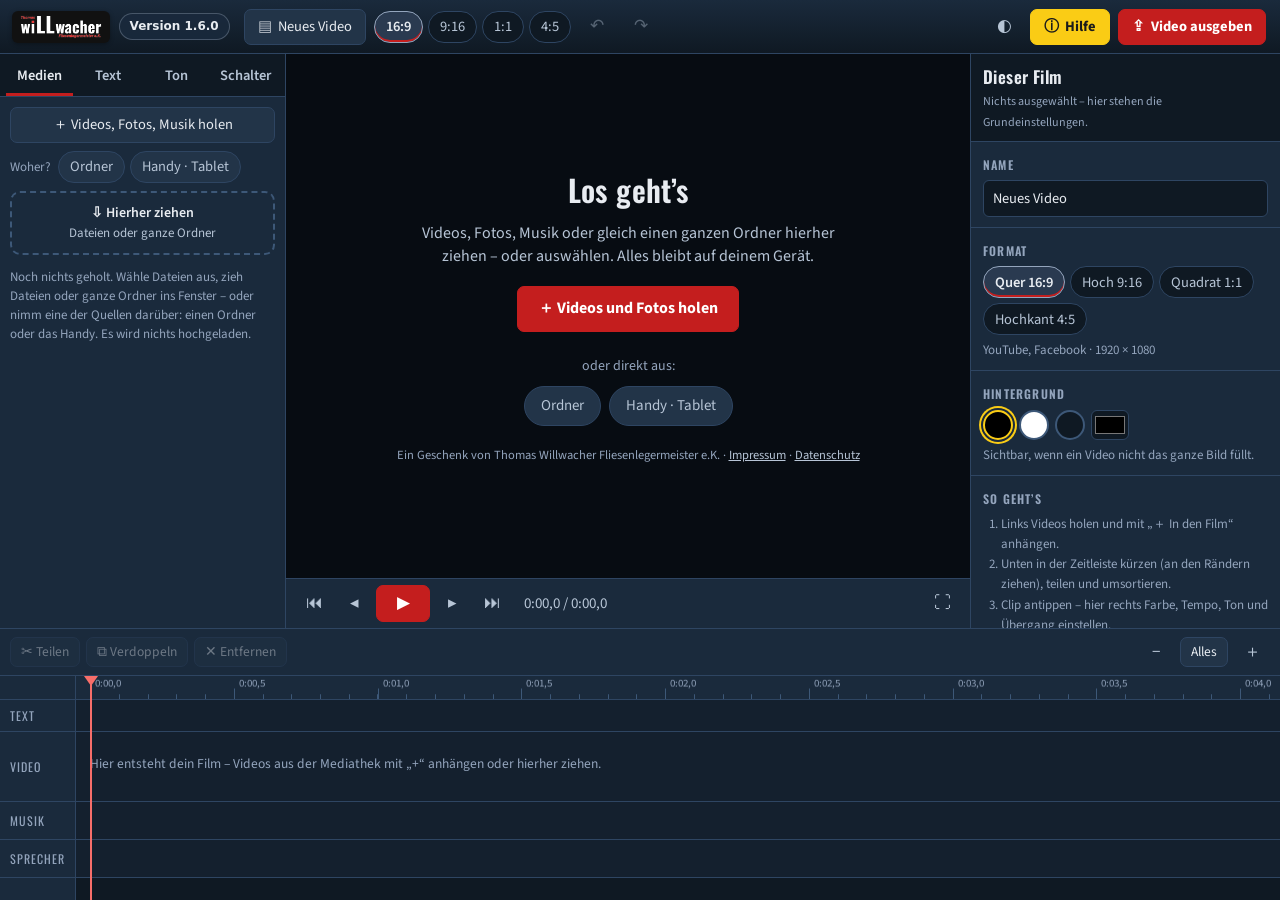
==== commit 6e2b4fb1: "TW Schnittraum 1.6.0 – kostenlose Fassung Automatisch erzeugt aus der Werkstatt (schnittraum/werkzeu" ====
--- a/index.html
+++ b/index.html
@@ -2,7 +2,7 @@
 <html lang="de">
 <head>
 <meta charset="utf-8">
-<meta name="tw-version" content="1.5.0">
+<meta name="tw-version" content="1.6.0">
 <meta name="viewport" content="width=device-width, initial-scale=1, viewport-fit=cover">
 <title>TW Schnittraum</title>
 <meta name="description" content="TW Schnittraum – Handyvideos schneiden, vertonen, beschriften und für YouTube, Instagram und Facebook ausgeben. Alles bleibt auf dem Gerät.">
@@ -13,10 +13,10 @@
 <link rel="icon" type="image/png" href="img/icon-192.png">
 <link rel="apple-touch-icon" href="img/icon-180.png">
 <link rel="stylesheet" href="schriften/schriften.css">
-<link rel="stylesheet" href="css/sr.css?v=1.5.0">
+<link rel="stylesheet" href="css/sr.css?v=1.6.0">
 <script>(function(){try{var t=localStorage.getItem("twsr.thema");if(t)document.documentElement.dataset.thema=t;}catch(e){}})();</script>
-<script src="frei-config.js?v=1.5.0"></script>
-<script defer src="lib/tw-version.js?v=1.5.0"></script>
+<script src="frei-config.js?v=1.6.0"></script>
+<script defer src="lib/tw-version.js?v=1.6.0"></script>
 </head>
 <body>
 <header id="kopf">
@@ -92,6 +92,6 @@
 <div id="dropZone"><div><b>Hier loslassen</b><small>Videos, Fotos, Musik – einzelne Dateien oder ganze Ordner</small><small>Die Dateien bleiben auf deinem Gerät – es wird nichts hochgeladen.</small></div></div>
 <div id="meldungen" aria-live="polite"></div>
 <div id="dialoge"></div>
-<script type="module" src="js/app.js?v=1.5.0"></script>
+<script type="module" src="js/app.js?v=1.6.0"></script>
 </body>
 </html>
--- a/css/sr.css
+++ b/css/sr.css
@@ -120,6 +120,10 @@
 .m-kachel.getrennt .m-bild { opacity: .35; }
 .m-kachel.fehler { border-color: var(--rot2); }
 .m-warn { font-size: 12px; color: var(--rot2); padding: 0 6px 6px; line-height: 1.25; }
+/* Sätze zum Gegenlesen (Text mit Zeit, Anhören, Weglassen) */
+.s-satz { flex-wrap: nowrap; align-items: flex-start; }
+.s-satz .s-feld { flex: 1; min-width: 0; resize: vertical; }
+.s-satz .s-zeit { min-width: 38px; padding-top: 9px; font-variant-numeric: tabular-nums; }
 .liste-eintrag { display: flex; align-items: center; gap: 8px; padding: 7px 8px; border: 1px solid var(--line); border-radius: 7px; background: var(--bg); margin-bottom: 5px; cursor: pointer; }
 .liste-eintrag:hover { border-color: var(--line2); } .liste-eintrag.an { border-color: var(--gelb); }
 .liste-eintrag .n { flex: 1; min-width: 0; overflow: hidden; white-space: nowrap; text-overflow: ellipsis; } .liste-eintrag small { color: var(--tx3); }
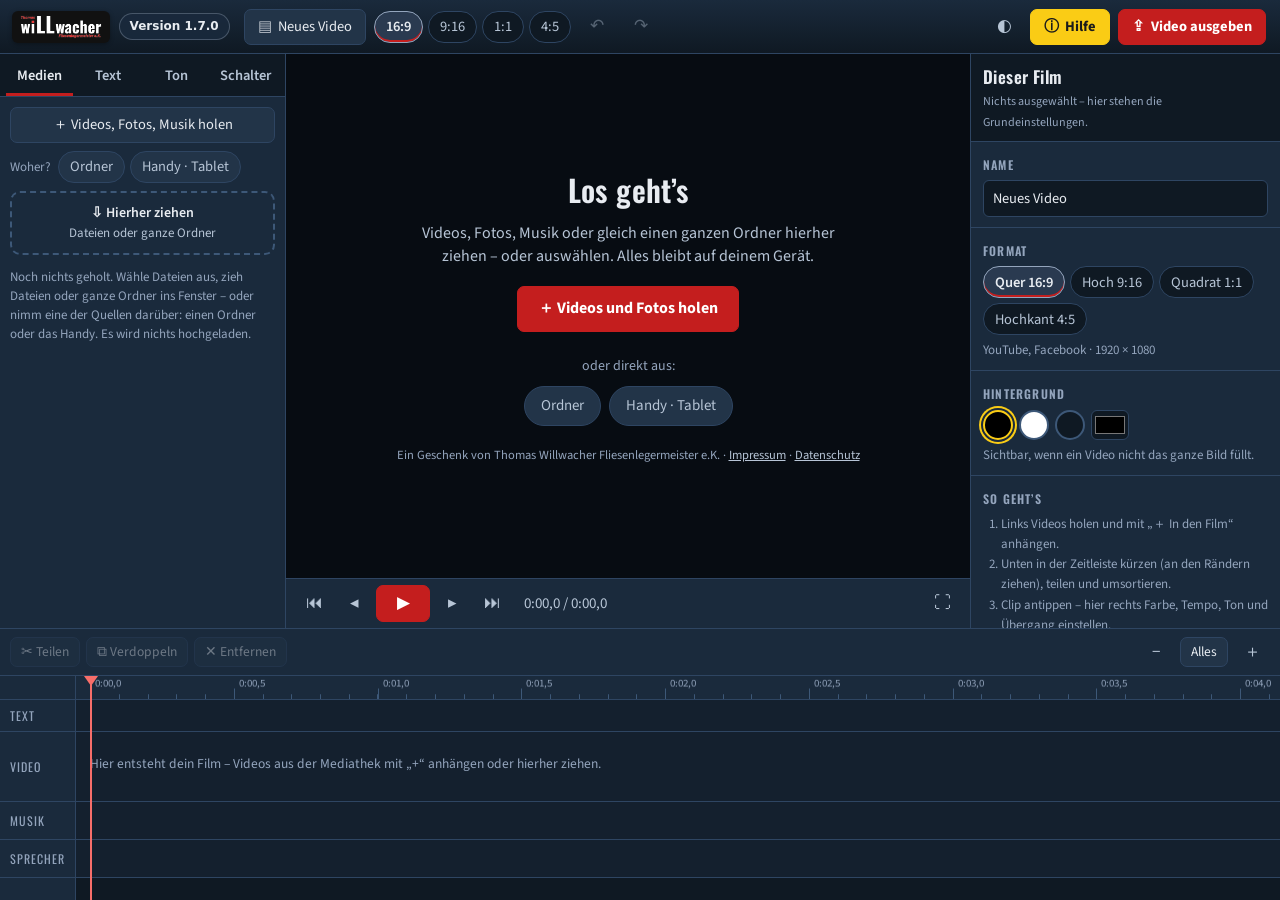
==== commit cb674294: "TW Schnittraum 1.7.0 – kostenlose Fassung Automatisch erzeugt aus der Werkstatt (schnittraum/werkzeu" ====
--- a/index.html
+++ b/index.html
@@ -2,7 +2,7 @@
 <html lang="de">
 <head>
 <meta charset="utf-8">
-<meta name="tw-version" content="1.6.0">
+<meta name="tw-version" content="1.7.0">
 <meta name="viewport" content="width=device-width, initial-scale=1, viewport-fit=cover">
 <title>TW Schnittraum</title>
 <meta name="description" content="TW Schnittraum – Handyvideos schneiden, vertonen, beschriften und für YouTube, Instagram und Facebook ausgeben. Alles bleibt auf dem Gerät.">
@@ -13,10 +13,10 @@
 <link rel="icon" type="image/png" href="img/icon-192.png">
 <link rel="apple-touch-icon" href="img/icon-180.png">
 <link rel="stylesheet" href="schriften/schriften.css">
-<link rel="stylesheet" href="css/sr.css?v=1.6.0">
+<link rel="stylesheet" href="css/sr.css?v=1.7.0">
 <script>(function(){try{var t=localStorage.getItem("twsr.thema");if(t)document.documentElement.dataset.thema=t;}catch(e){}})();</script>
-<script src="frei-config.js?v=1.6.0"></script>
-<script defer src="lib/tw-version.js?v=1.6.0"></script>
+<script src="frei-config.js?v=1.7.0"></script>
+<script defer src="lib/tw-version.js?v=1.7.0"></script>
 </head>
 <body>
 <header id="kopf">
@@ -92,6 +92,6 @@
 <div id="dropZone"><div><b>Hier loslassen</b><small>Videos, Fotos, Musik – einzelne Dateien oder ganze Ordner</small><small>Die Dateien bleiben auf deinem Gerät – es wird nichts hochgeladen.</small></div></div>
 <div id="meldungen" aria-live="polite"></div>
 <div id="dialoge"></div>
-<script type="module" src="js/app.js?v=1.6.0"></script>
+<script type="module" src="js/app.js?v=1.7.0"></script>
 </body>
 </html>
--- a/css/sr.css
+++ b/css/sr.css
@@ -124,6 +124,20 @@
 .s-satz { flex-wrap: nowrap; align-items: flex-start; }
 .s-satz .s-feld { flex: 1; min-width: 0; resize: vertical; }
 .s-satz .s-zeit { min-width: 38px; padding-top: 9px; font-variant-numeric: tabular-nums; }
+/* ───── Effekte: Palette mit Musterbildern, Zeilen in der Tafel „Einstellen“ ───── */
+.fx-zeile { display: grid; grid-template-columns: minmax(0, 1fr) auto; align-items: center; gap: 2px; }
+.fx-zeile .fx-name { color: var(--tx2); font-size: 13.5px; padding: 6px 0; }
+.fx-weg { width: calc(var(--knopf) - 6px); height: calc(var(--knopf) - 6px); font-size: 14px; }
+.fx-eintrag .fx-fleck { width: 20px; height: 20px; border-radius: 50%; border: 2px solid var(--line2); flex: none; display: inline-block; }
+.fx-unter { margin: 0 0 8px; padding: 6px 0 8px 10px; border-left: 2px solid var(--gelb); }
+.pal-raster { display: grid; grid-template-columns: repeat(auto-fill, minmax(132px, 1fr)); gap: 8px; }
+.pal-raster.hoch { grid-template-columns: repeat(auto-fill, minmax(96px, 1fr)); }
+.pal-kachel { display: flex; flex-direction: column; padding: 0; border: 2px solid var(--line); border-radius: 8px; background: var(--bg); overflow: hidden; color: var(--tx2); text-align: left; }
+.pal-kachel canvas { width: 100%; height: auto; display: block; background: var(--buehne); }
+.pal-kachel span { padding: 4px 7px 5px; font-size: 13px; white-space: nowrap; overflow: hidden; text-overflow: ellipsis; }
+.pal-kachel:hover { border-color: var(--line2); color: var(--tx); }
+.pal-kachel.an { border-color: var(--gelb); color: var(--tx); font-weight: 600; box-shadow: inset 0 -3px 0 var(--rot); }
+#bild.zielen { cursor: crosshair; }
 .liste-eintrag { display: flex; align-items: center; gap: 8px; padding: 7px 8px; border: 1px solid var(--line); border-radius: 7px; background: var(--bg); margin-bottom: 5px; cursor: pointer; }
 .liste-eintrag:hover { border-color: var(--line2); } .liste-eintrag.an { border-color: var(--gelb); }
 .liste-eintrag .n { flex: 1; min-width: 0; overflow: hidden; white-space: nowrap; text-overflow: ellipsis; } .liste-eintrag small { color: var(--tx3); }
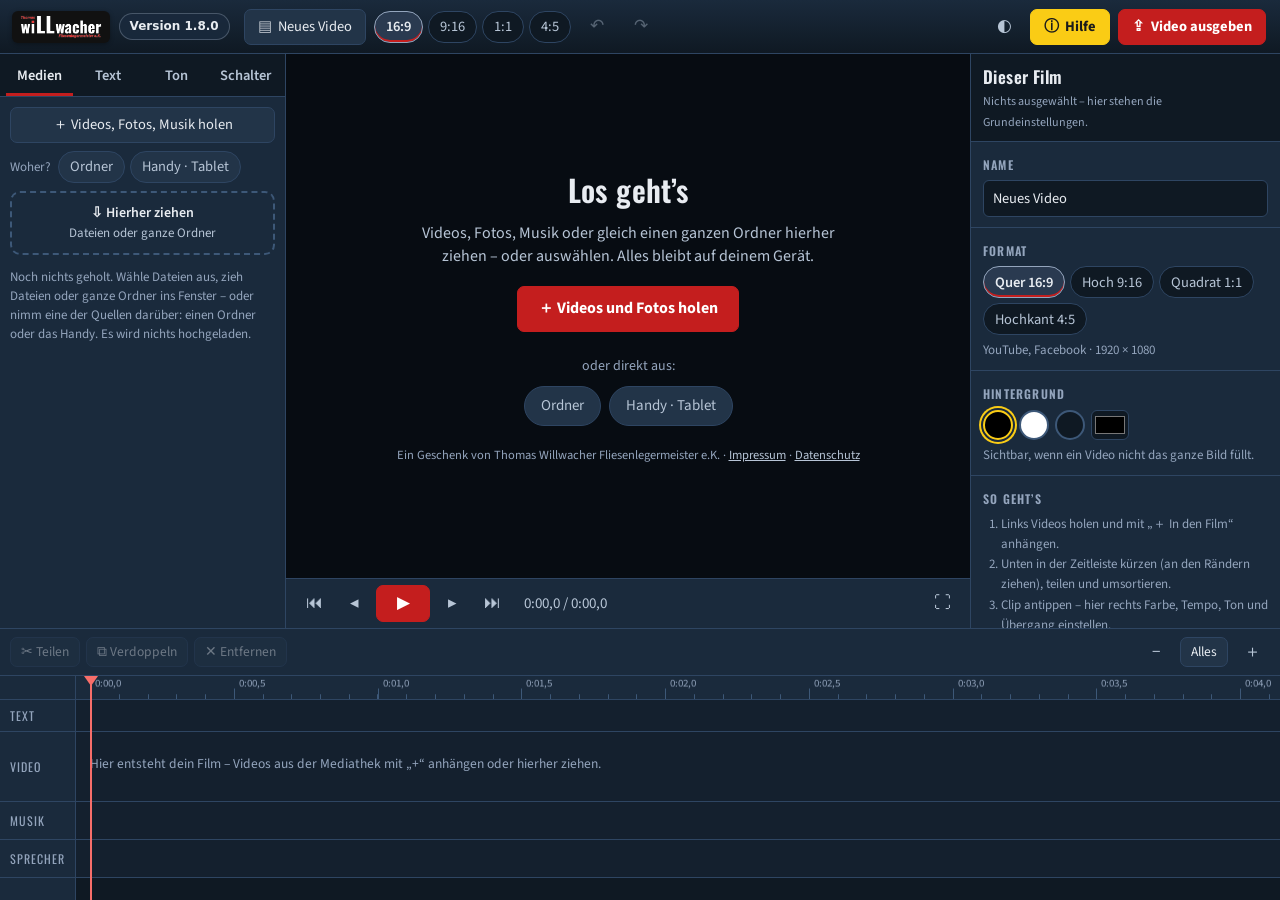
==== commit 0eadb445: "TW Schnittraum 1.8.0 – kostenlose Fassung Automatisch erzeugt aus der Werkstatt (schnittraum/werkzeu" ====
--- a/index.html
+++ b/index.html
@@ -2,7 +2,7 @@
 <html lang="de">
 <head>
 <meta charset="utf-8">
-<meta name="tw-version" content="1.7.0">
+<meta name="tw-version" content="1.8.0">
 <meta name="viewport" content="width=device-width, initial-scale=1, viewport-fit=cover">
 <title>TW Schnittraum</title>
 <meta name="description" content="TW Schnittraum – Handyvideos schneiden, vertonen, beschriften und für YouTube, Instagram und Facebook ausgeben. Alles bleibt auf dem Gerät.">
@@ -13,10 +13,10 @@
 <link rel="icon" type="image/png" href="img/icon-192.png">
 <link rel="apple-touch-icon" href="img/icon-180.png">
 <link rel="stylesheet" href="schriften/schriften.css">
-<link rel="stylesheet" href="css/sr.css?v=1.7.0">
+<link rel="stylesheet" href="css/sr.css?v=1.8.0">
 <script>(function(){try{var t=localStorage.getItem("twsr.thema");if(t)document.documentElement.dataset.thema=t;}catch(e){}})();</script>
-<script src="frei-config.js?v=1.7.0"></script>
-<script defer src="lib/tw-version.js?v=1.7.0"></script>
+<script src="frei-config.js?v=1.8.0"></script>
+<script defer src="lib/tw-version.js?v=1.8.0"></script>
 </head>
 <body>
 <header id="kopf">
@@ -92,6 +92,6 @@
 <div id="dropZone"><div><b>Hier loslassen</b><small>Videos, Fotos, Musik – einzelne Dateien oder ganze Ordner</small><small>Die Dateien bleiben auf deinem Gerät – es wird nichts hochgeladen.</small></div></div>
 <div id="meldungen" aria-live="polite"></div>
 <div id="dialoge"></div>
-<script type="module" src="js/app.js?v=1.7.0"></script>
+<script type="module" src="js/app.js?v=1.8.0"></script>
 </body>
 </html>
--- a/css/sr.css
+++ b/css/sr.css
@@ -62,6 +62,7 @@
 .chip { min-height: calc(var(--knopf) - 4px); padding: 3px 11px; border-radius: 99px; border: 1px solid var(--line); background: var(--bg); color: var(--tx2); white-space: nowrap; }
 .chip:hover { border-color: var(--line2); color: var(--tx); }
 .chip.an { background: var(--bg4); color: var(--tx); border-color: var(--tx3); box-shadow: inset 0 -2px 0 var(--rot); font-weight: 600; }
+@media (pointer: coarse) { .chip { min-height: var(--knopf); } }      /* am Finger sind auch die Auswahl-Knöpfe volle 44 px hoch */
 #kFormat .chip small { color: var(--tx3); margin-left: 5px; font-weight: 400; }
 
 /* Regler */
@@ -137,6 +138,17 @@
 .pal-kachel span { padding: 4px 7px 5px; font-size: 13px; white-space: nowrap; overflow: hidden; text-overflow: ellipsis; }
 .pal-kachel:hover { border-color: var(--line2); color: var(--tx); }
 .pal-kachel.an { border-color: var(--gelb); color: var(--tx); font-weight: 600; box-shadow: inset 0 -3px 0 var(--rot); }
+/* Gesichter finden: gefundene Gesichter zum Antippen (an = wird verändert) */
+.gs-raster { display: grid; grid-template-columns: repeat(auto-fill, minmax(104px, 1fr)); gap: 8px; }
+.gs-kachel { display: flex; flex-direction: column; align-items: stretch; padding: 0; border: 2px solid var(--line); border-radius: 8px; background: var(--bg); overflow: hidden; color: var(--tx3); text-align: left; min-height: 44px; }
+.gs-kachel canvas, .gs-kachel .gs-ohne { width: 100%; aspect-ratio: 1; height: auto; display: block; background: var(--buehne); opacity: .38; filter: grayscale(1); }
+.gs-kachel .gs-ohne { display: grid; place-items: center; font-size: 34px; color: var(--tx3); }
+.gs-kachel span { padding: 4px 7px 0; font-size: 13px; }
+.gs-kachel small { padding: 0 7px 5px; font-size: 11.5px; color: var(--tx3); white-space: nowrap; overflow: hidden; text-overflow: ellipsis; }
+.gs-kachel:hover { border-color: var(--line2); }
+.gs-kachel.an { border-color: var(--gelb); color: var(--tx); font-weight: 600; box-shadow: inset 0 -3px 0 var(--rot); }
+.gs-kachel.an canvas, .gs-kachel.an .gs-ohne { opacity: 1; filter: none; }
+.gs-kachel.an small { font-weight: 400; }
 #bild.zielen { cursor: crosshair; }
 .liste-eintrag { display: flex; align-items: center; gap: 8px; padding: 7px 8px; border: 1px solid var(--line); border-radius: 7px; background: var(--bg); margin-bottom: 5px; cursor: pointer; }
 .liste-eintrag:hover { border-color: var(--line2); } .liste-eintrag.an { border-color: var(--gelb); }
